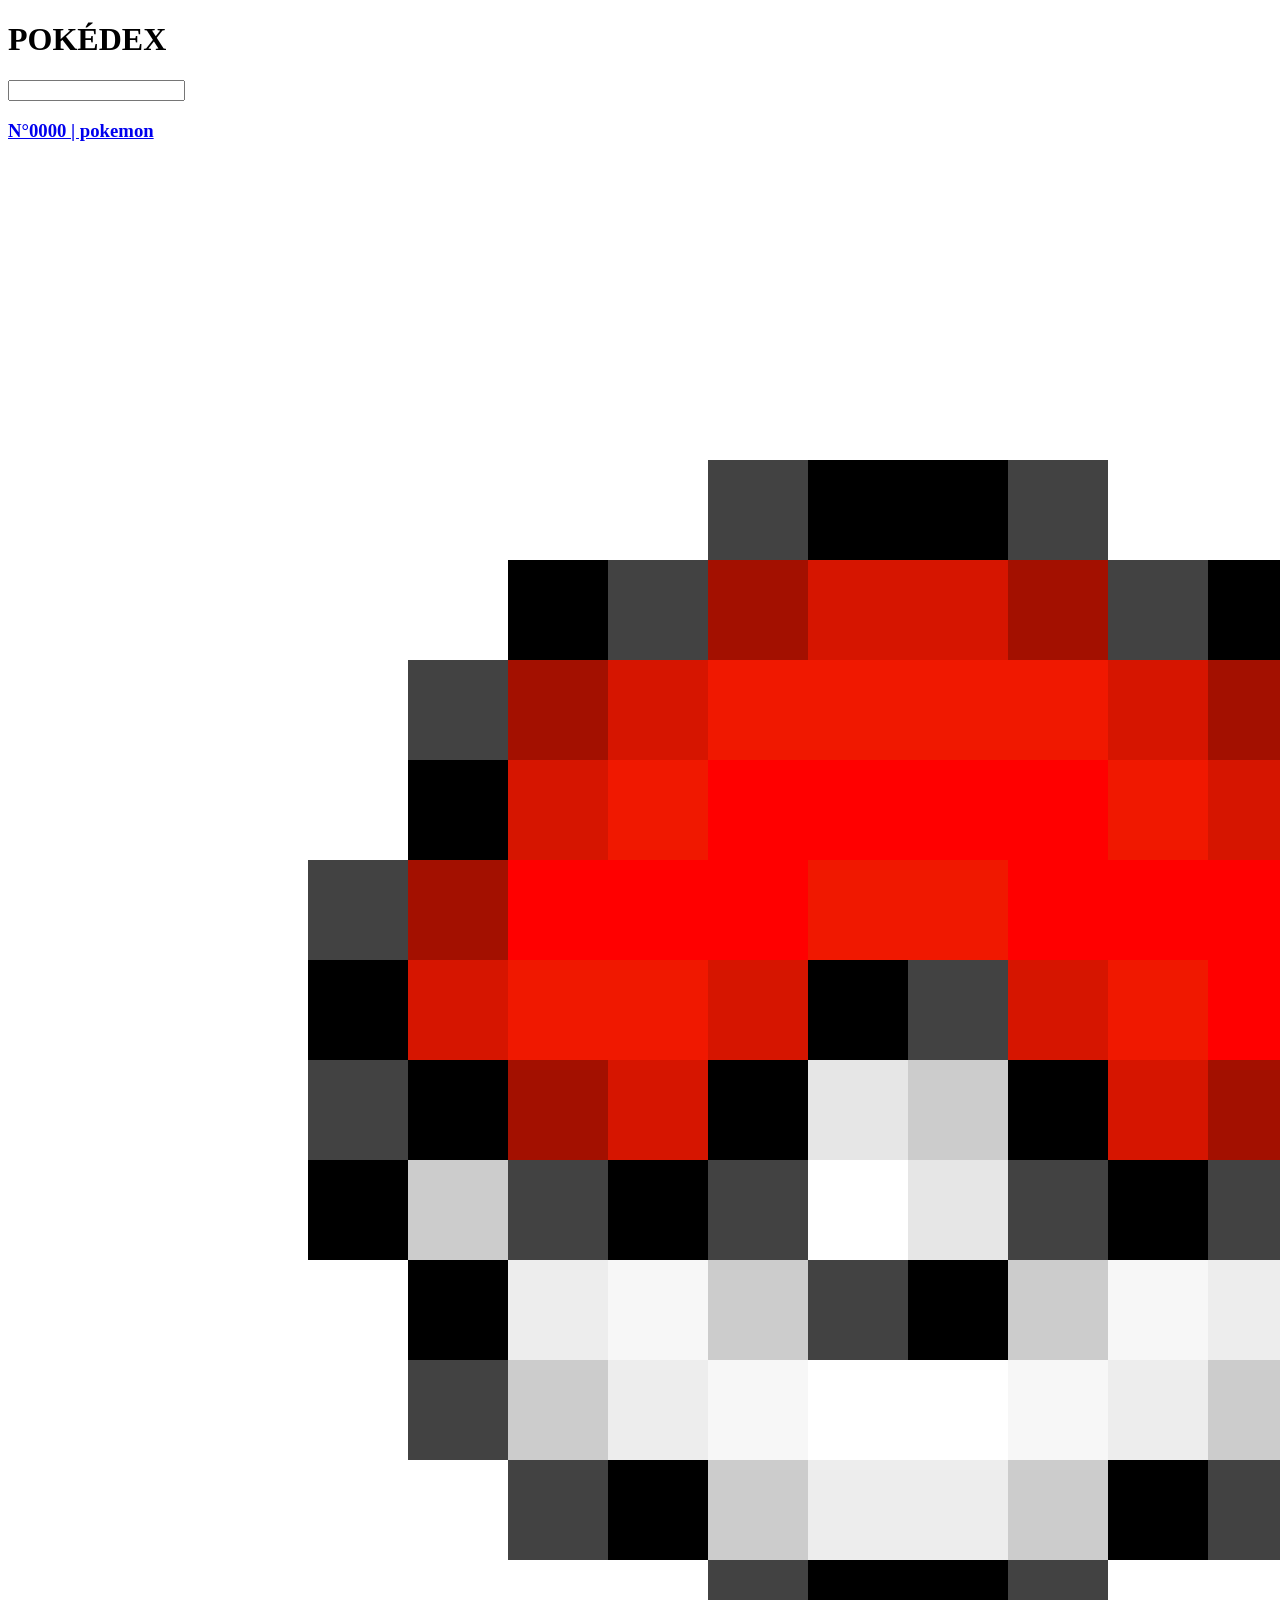
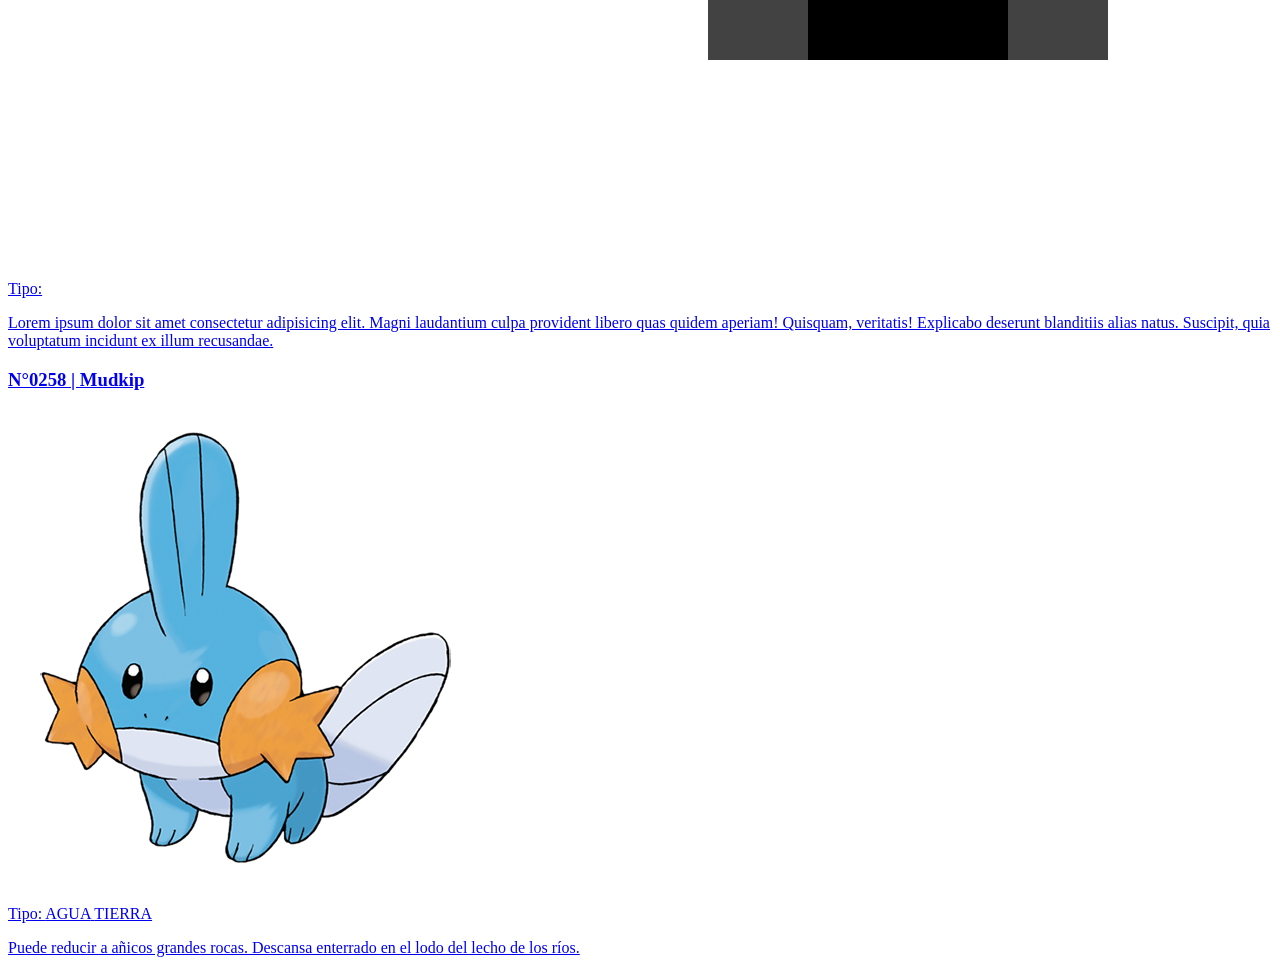
==== index.html @ dce628aa "#0 - base del proyecto" ====
<!doctype html>
<html lang="en">
  <head>
    <meta charset="UTF-8" />
    <meta name="viewport" content="width=device-width, initial-scale=1.0" />
    <title>Pokédex</title>
    <link rel="icon" href="./assets/pixelart-pokeball.png" />
    <link rel="stylesheet" href="./style.css" />
  </head>
  <body>
    <head>
      <h1>POKÉDEX</h1>
      <nav>
        <input type="text" name="" id="" />
      </nav>
    </head>
    <main>
      <!-- Pokemon card modelo -->
      <div>
        <a href="./html/">
          <h3>N°0000 | pokemon</h3>
          <img src="./assets/pixelart-pokeball.png" alt="" />
          <p>Tipo:</p>
          <p>
            Lorem ipsum dolor sit amet consectetur adipisicing elit. Magni
            laudantium culpa provident libero quas quidem aperiam! Quisquam,
            veritatis! Explicabo deserunt blanditiis alias natus. Suscipit, quia
            voluptatum incidunt ex illum recusandae.
          </p>
        </a>
      </div>
      <!-- MUDKIP -->
      <div>
        <a href="./html/mudkip.html">
          <h3>N°0258 | Mudkip</h3>
          <img src="./assets/mudkip.png" alt="mudkip" />
          <p>Tipo: <span>AGUA</span> <span>TIERRA</span></p>
          <p>
            Puede reducir a añicos grandes rocas. Descansa enterrado en el lodo
            del lecho de los ríos.
          </p>
        </a>
      </div>
    </main>
  </body>
</html>
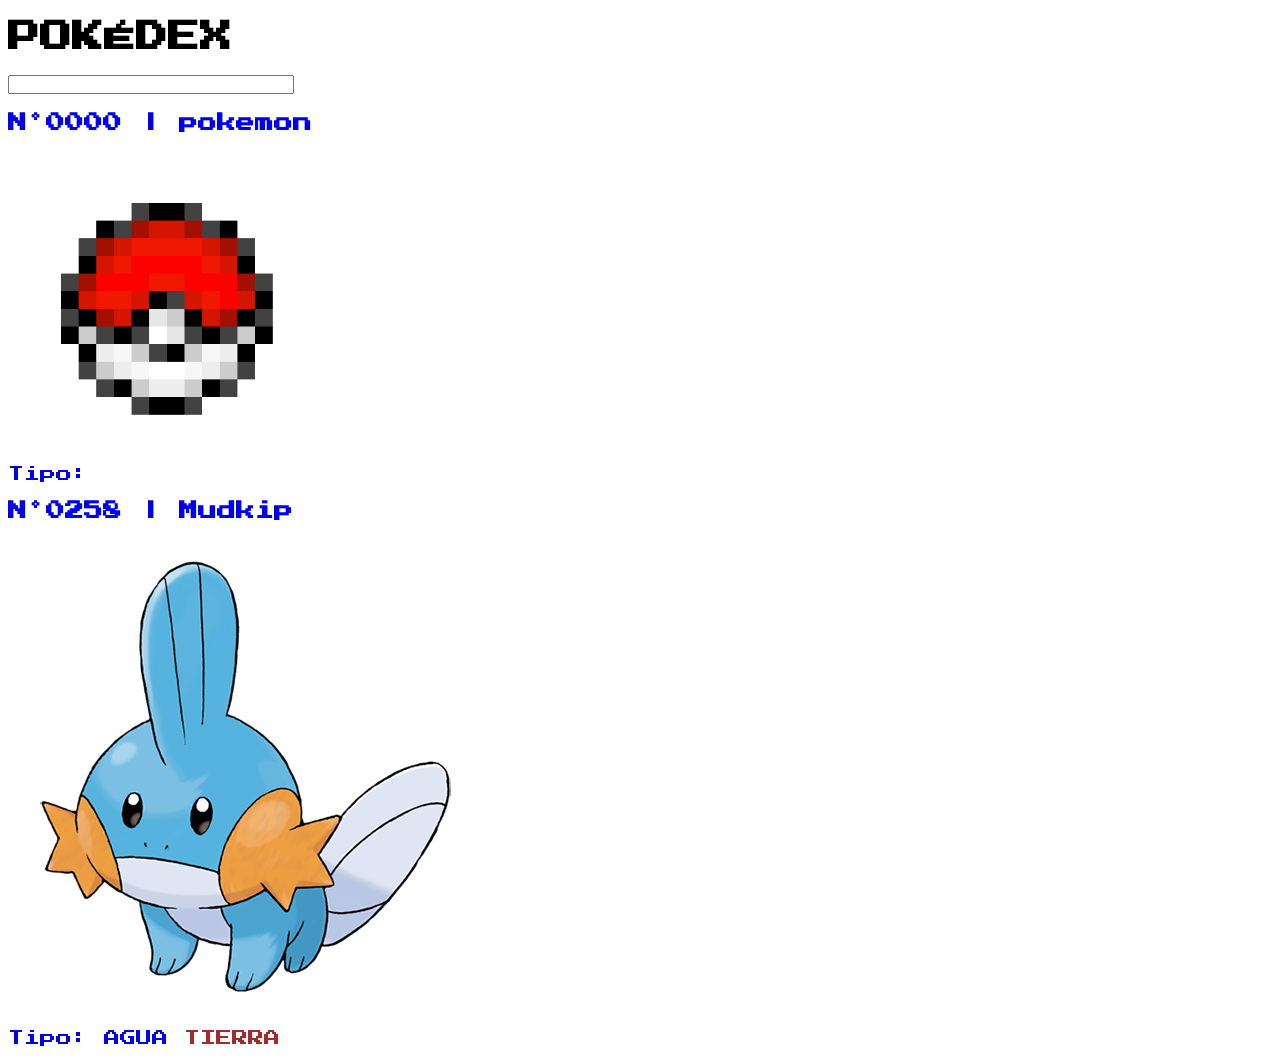
==== commit d0999371: "#1.1 - Fuente 8bit y css" ====
--- a/index.html
+++ b/index.html
@@ -1,32 +1,29 @@
 <!doctype html>
-<html lang="en">
+<html lang="es">
   <head>
     <meta charset="UTF-8" />
     <meta name="viewport" content="width=device-width, initial-scale=1.0" />
+    <meta name="descrption" content="Pokédex" />
+    <meta name="keywords" content="Pokedex, Pokemon" />
+    <meta name="author" content="LeandroCalvino" />
     <title>Pokédex</title>
     <link rel="icon" href="./assets/pixelart-pokeball.png" />
     <link rel="stylesheet" href="./style.css" />
   </head>
   <body>
-    <head>
+    <header>
       <h1>POKÉDEX</h1>
       <nav>
         <input type="text" name="" id="" />
       </nav>
-    </head>
+    </header>
     <main>
       <!-- Pokemon card modelo -->
       <div>
         <a href="./html/">
           <h3>N°0000 | pokemon</h3>
-          <img src="./assets/pixelart-pokeball.png" alt="" />
+          <img src="./assets/pixelart-pokeball.png" alt="" height="300px" />
           <p>Tipo:</p>
-          <p>
-            Lorem ipsum dolor sit amet consectetur adipisicing elit. Magni
-            laudantium culpa provident libero quas quidem aperiam! Quisquam,
-            veritatis! Explicabo deserunt blanditiis alias natus. Suscipit, quia
-            voluptatum incidunt ex illum recusandae.
-          </p>
         </a>
       </div>
       <!-- MUDKIP -->
@@ -34,10 +31,9 @@
         <a href="./html/mudkip.html">
           <h3>N°0258 | Mudkip</h3>
           <img src="./assets/mudkip.png" alt="mudkip" />
-          <p>Tipo: <span>AGUA</span> <span>TIERRA</span></p>
           <p>
-            Puede reducir a añicos grandes rocas. Descansa enterrado en el lodo
-            del lecho de los ríos.
+            Tipo: <span class="water-type">AGUA</span>
+            <span class="ground-type">TIERRA</span>
           </p>
         </a>
       </div>
--- a/style.css
+++ b/style.css
@@ -0,0 +1,19 @@
+@font-face{
+  src: url(./fonts/PressStart2P-Regular.ttf);
+  font-family: P2P;
+}
+
+*{
+  font-family: P2P;
+}
+a{
+  text-decoration: none;
+}
+
+span.water-type{
+  color: blue;
+}
+
+span.ground-type{
+  color: brown;
+}
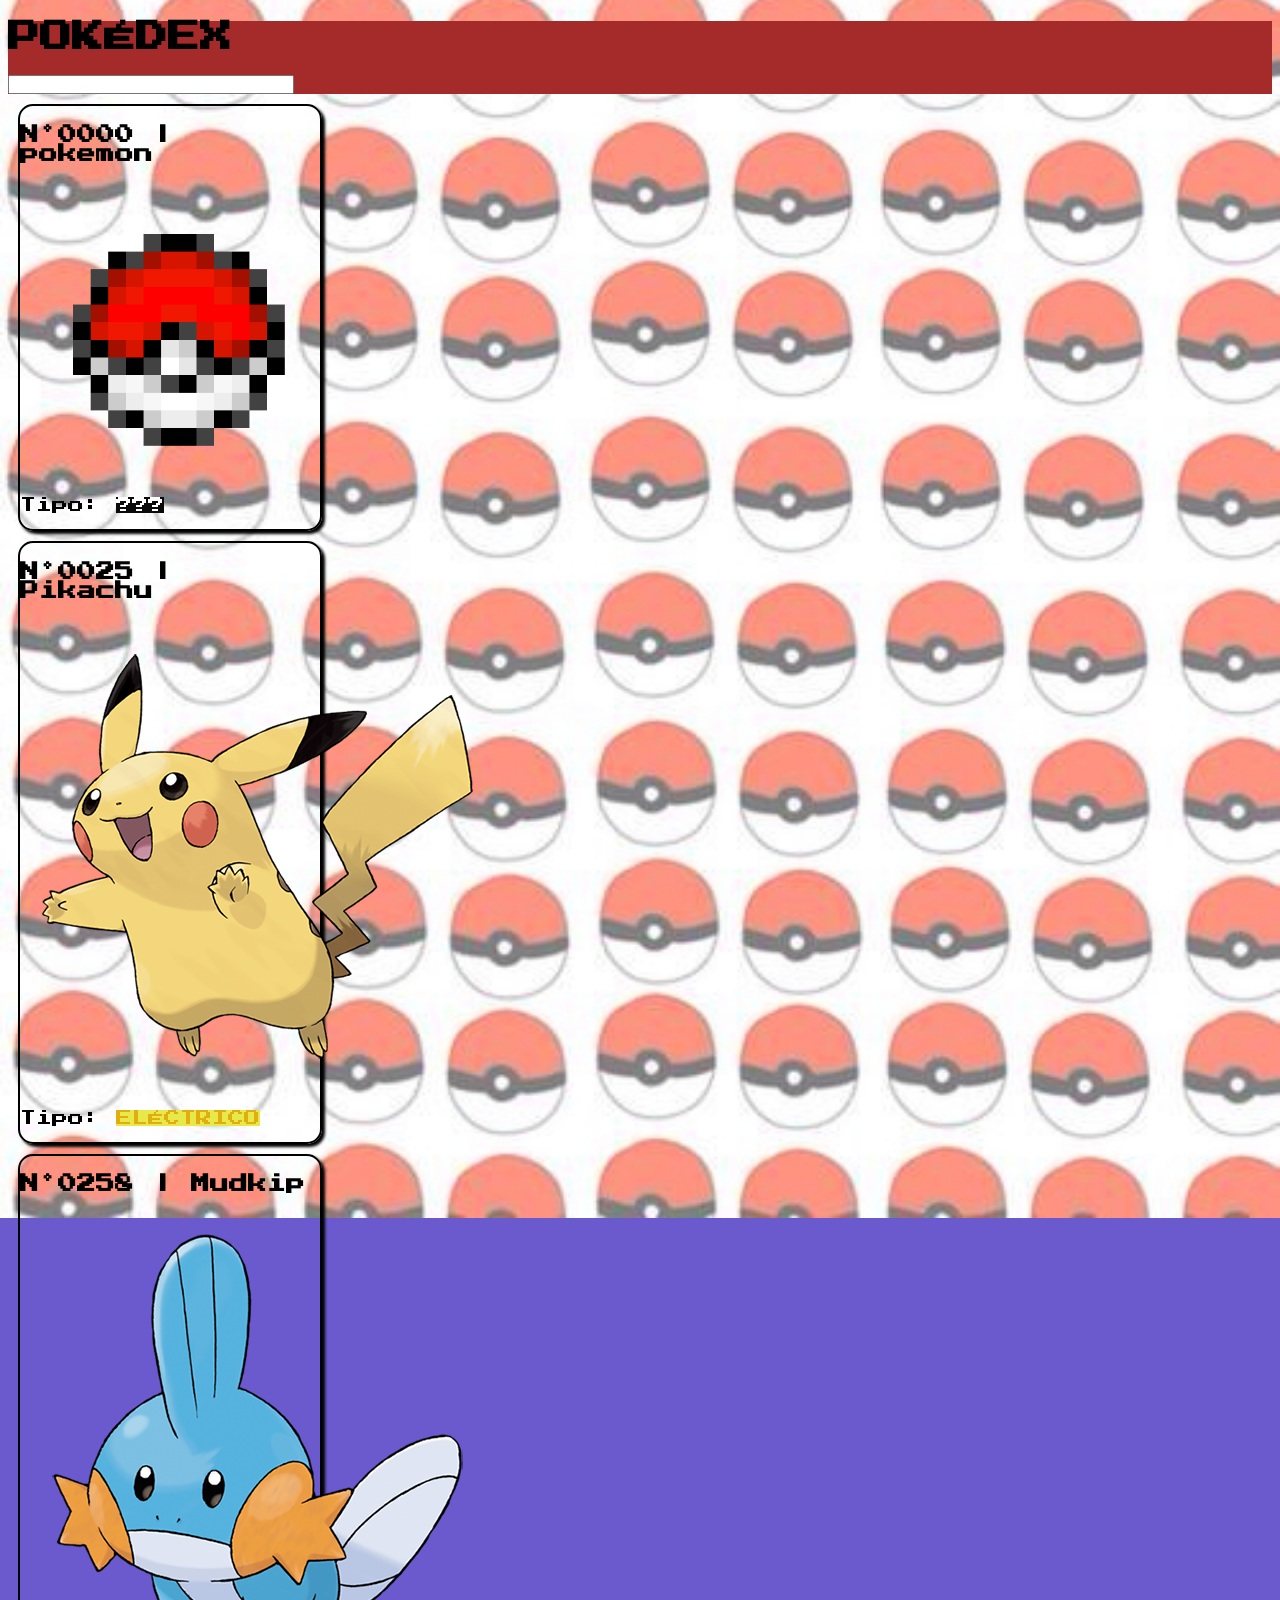
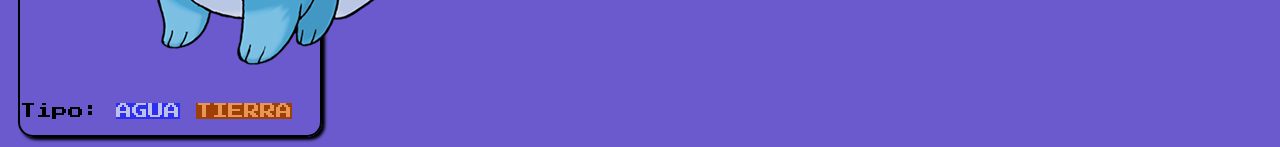
==== commit d385fbb6: "#1.2 - Bases del css y nueva entrada pikachu" ====
--- a/index.html
+++ b/index.html
@@ -19,15 +19,23 @@
     </header>
     <main>
       <!-- Pokemon card modelo -->
-      <div>
+      <div class="pokemon-card">
         <a href="./html/">
           <h3>N°0000 | pokemon</h3>
           <img src="./assets/pixelart-pokeball.png" alt="" height="300px" />
-          <p>Tipo:</p>
+          <p>Tipo: <span class="unkown-type"> ??? </span></p>
+        </a>
+      </div>
+      <!-- PIKACHU -->
+      <div class="pokemon-card">
+        <a href="./html/">
+          <h3>N°0025 | Pikachu</h3>
+          <img src="./assets/pikachu.png" alt="pikachu" />
+          <p>Tipo: <span class="electric-type">ELÉCTRICO</span></p>
         </a>
       </div>
       <!-- MUDKIP -->
-      <div>
+      <div class="pokemon-card">
         <a href="./html/mudkip.html">
           <h3>N°0258 | Mudkip</h3>
           <img src="./assets/mudkip.png" alt="mudkip" />
--- a/style.css
+++ b/style.css
@@ -6,14 +6,52 @@
 *{
   font-family: P2P;
 }
-a{
+
+a:link, a:visited{
+  color: black;
   text-decoration: none;
 }
 
+body{
+  /* Color */
+  background-color: slateblue;
+  /* imagen */
+  background-image: url(./assets/fondo-texutra-pokeball.jpg);
+  background-repeat: no-repeat;
+  background-position: center;
+  background-attachment: fixed;
+  background-size: cover;
+}
+
+header{
+  background-color: brown;
+  position: sticky;
+  top: 20px;
+}
+
+span.unkown-type{
+  background-color: rgb(10, 10, 10);
+  color: rgb(255, 255, 255);
+}
 span.water-type{
-  color: blue;
+  background-color: rgb(44, 47, 240);
+  color: rgb(191, 191, 236);
 }
 
 span.ground-type{
-  color: brown;
+  background-color: rgb(158, 63, 8);
+  color: rgb(233, 150, 83);
+}
+
+span.electric-type{
+  background-color: rgb(230, 233, 73);
+  color: rgb(226, 173, 15);
+}
+
+.pokemon-card{
+  width: 300px;
+  margin: 10px;
+  border: 2px black solid;
+  border-radius: 15px;
+  box-shadow: 3px 3px 3px black;
 }
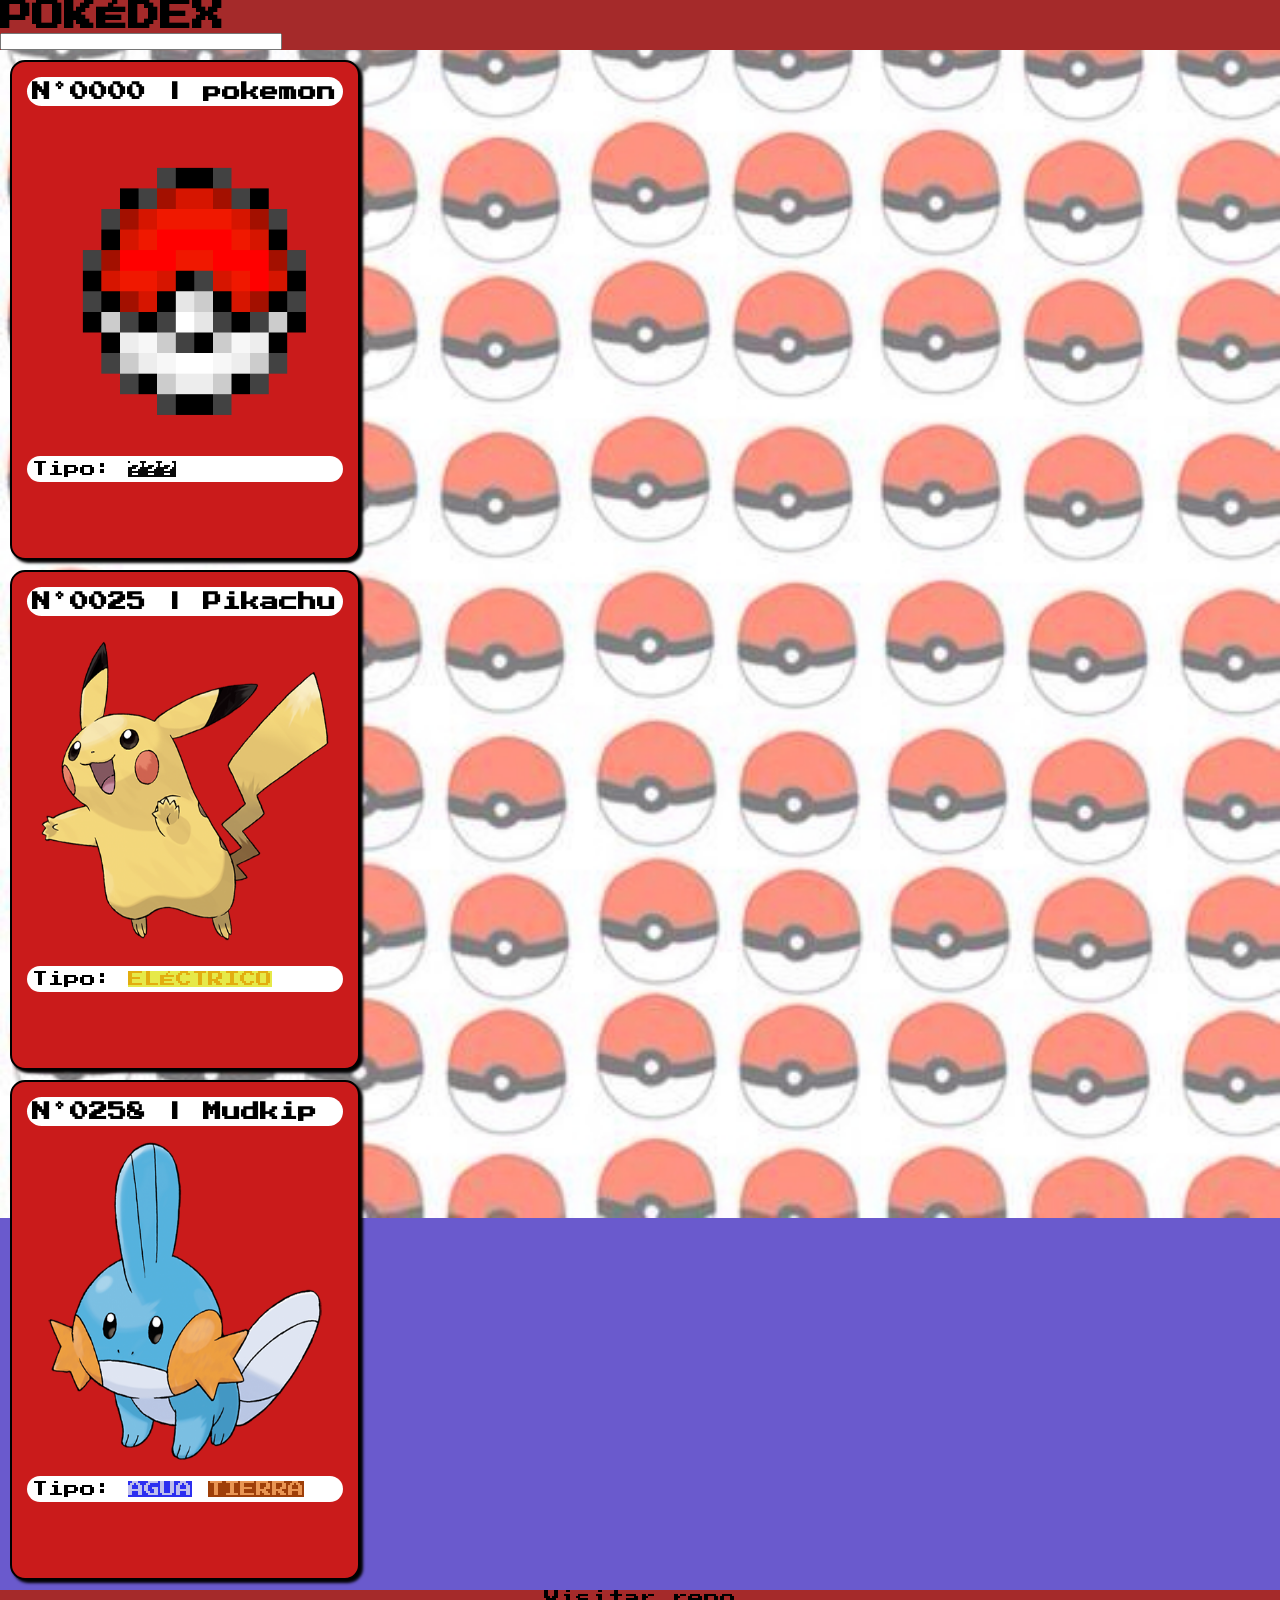
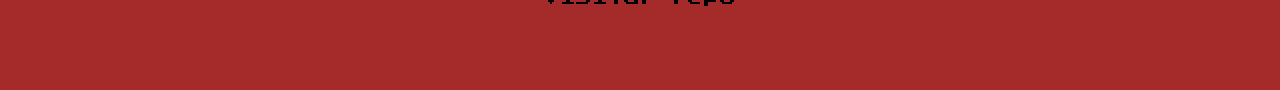
==== commit b9369928: "#1.3 - mejoras al css, footer" ====
--- a/index.html
+++ b/index.html
@@ -26,6 +26,7 @@
           <p>Tipo: <span class="unkown-type"> ??? </span></p>
         </a>
       </div>
+
       <!-- PIKACHU -->
       <div class="pokemon-card">
         <a href="./html/">
@@ -34,6 +35,7 @@
           <p>Tipo: <span class="electric-type">ELÉCTRICO</span></p>
         </a>
       </div>
+
       <!-- MUDKIP -->
       <div class="pokemon-card">
         <a href="./html/mudkip.html">
@@ -46,5 +48,10 @@
         </a>
       </div>
     </main>
+    <footer>
+      <a href="https://github.com/LeandroCalvinoGIT/web-pokedex"
+        >Visitar repo</a
+      >
+    </footer>
   </body>
 </html>
--- a/style.css
+++ b/style.css
@@ -1,9 +1,13 @@
+/* FUENTES */
 @font-face{
   src: url(./fonts/PressStart2P-Regular.ttf);
   font-family: P2P;
 }
 
 *{
+  box-sizing: border-box;
+  margin: 0px;
+  padding: 0px;
   font-family: P2P;
 }
 
@@ -12,6 +16,7 @@
   text-decoration: none;
 }
 
+/* FONDO */
 body{
   /* Color */
   background-color: slateblue;
@@ -23,12 +28,17 @@
   background-size: cover;
 }
 
+/* HEADER */
 header{
+  /* fondo */
   background-color: brown;
+  /* posicion */
   position: sticky;
-  top: 20px;
+  top: 0px;
+  /* orden */
 }
 
+/* SPANS PARA CADA TIPO */
 span.unkown-type{
   background-color: rgb(10, 10, 10);
   color: rgb(255, 255, 255);
@@ -48,10 +58,41 @@
   color: rgb(226, 173, 15);
 }
 
+/* POKEMON CARD */
 .pokemon-card{
-  width: 300px;
+  /* tamaño */
+  width: 350px;
+  height: 500px;
+  /* boxing */
   margin: 10px;
+  padding: 15px;
   border: 2px black solid;
   border-radius: 15px;
   box-shadow: 3px 3px 3px black;
+  /* fondo */
+  background-color: rgb(202, 27, 27);
+}
+
+.pokemon-card img{
+  width: 100%;
+  height: 75%;
+}
+
+.pokemon-card h3,.pokemon-card p{
+  padding: 5px;
+  border-radius: 15px;
+  background-color: white;
+}
+
+/* FOOTER */
+footer{
+  /* fondo */
+  background-color: brown;
+  /* tamaño */
+  width: 100%;
+  height: 100px;
+  /* boxing */
+  margin: 0px;
+  /* texto */
+  text-align: center;
 }
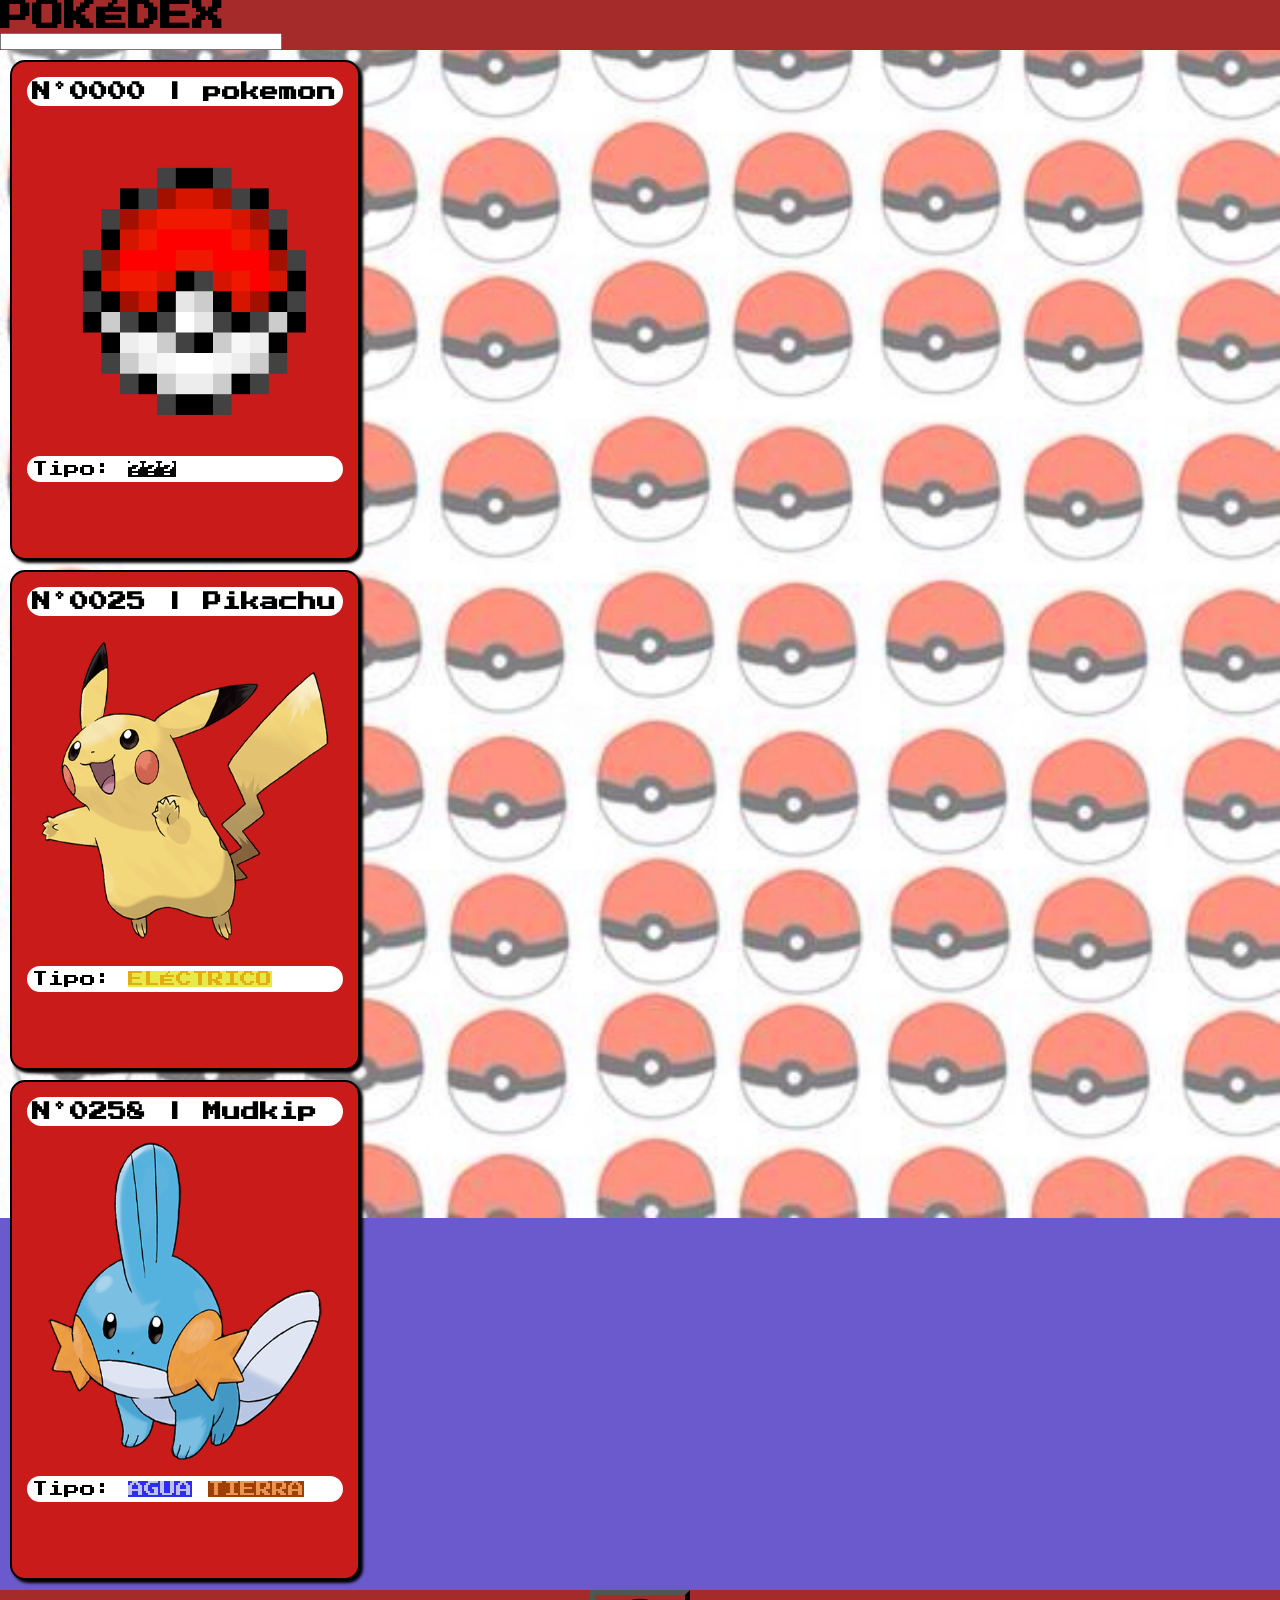
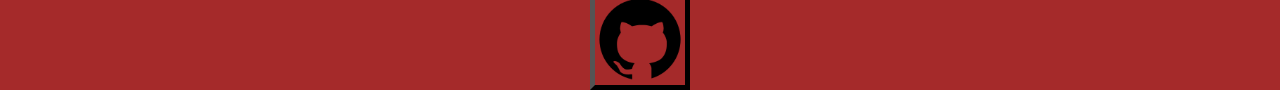
==== commit bc3ec717: "#1.3 - Logo github en footer" ====
--- a/index.html
+++ b/index.html
@@ -49,9 +49,9 @@
       </div>
     </main>
     <footer>
-      <a href="https://github.com/LeandroCalvinoGIT/web-pokedex"
-        >Visitar repo</a
-      >
+      <a href="https://github.com/LeandroCalvinoGIT">
+        <img src="./assets/logo/github-logo.png" alt="github logo" />
+      </a>
     </footer>
   </body>
 </html>
--- a/style.css
+++ b/style.css
@@ -95,4 +95,15 @@
   margin: 0px;
   /* texto */
   text-align: center;
+}
+
+footer img{
+  width: 100px;
+  border: 5px black outset;;
+}
+
+footer img:hover{
+  box-shadow: 10px -5px 10px black,  12px -1px 10px black;
+  position: relative;
+  right: 10px;
 }
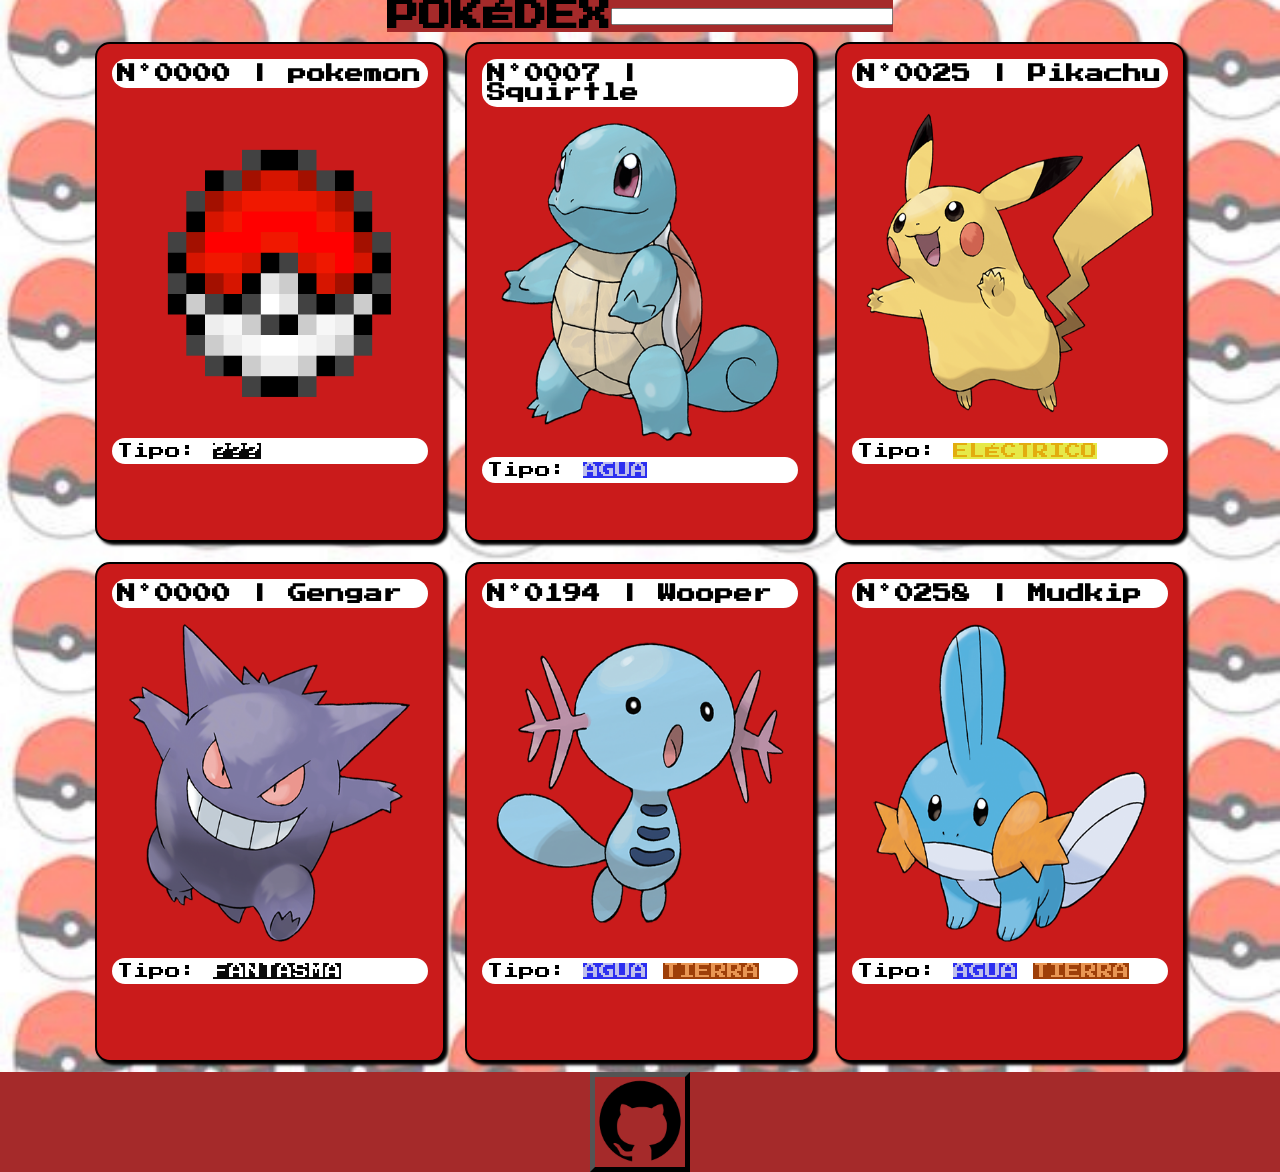
==== commit 1ea8469d: "#1.04 - Rough flex y mas cards (nueva numeracion commits a.aa)" ====
--- a/index.html
+++ b/index.html
@@ -18,35 +18,67 @@
       </nav>
     </header>
     <main>
-      <!-- Pokemon card modelo -->
-      <div class="pokemon-card">
-        <a href="./html/">
-          <h3>N°0000 | pokemon</h3>
-          <img src="./assets/pixelart-pokeball.png" alt="" height="300px" />
-          <p>Tipo: <span class="unkown-type"> ??? </span></p>
-        </a>
-      </div>
+      <section class="card-container">
+        <!-- Pokemon card modelo -->
+        <div class="pokemon-card">
+          <a href="./html/">
+            <h3>N°0000 | pokemon</h3>
+            <img src="./assets/pixelart-pokeball.png" alt="pokeball" />
+            <p>Tipo: <span class="unkown-type"> ??? </span></p>
+          </a>
+        </div>
 
-      <!-- PIKACHU -->
-      <div class="pokemon-card">
-        <a href="./html/">
-          <h3>N°0025 | Pikachu</h3>
-          <img src="./assets/pikachu.png" alt="pikachu" />
-          <p>Tipo: <span class="electric-type">ELÉCTRICO</span></p>
-        </a>
-      </div>
+        <!-- SQUIRTLE -->
+        <div class="pokemon-card">
+          <a href="./html/">
+            <h3>N°0007 | Squirtle</h3>
+            <img src="./assets/squirtle.png" alt="squirtle" />
+            <p>Tipo: <span class="water-type"> AGUA </span></p>
+          </a>
+        </div>
 
-      <!-- MUDKIP -->
-      <div class="pokemon-card">
-        <a href="./html/mudkip.html">
-          <h3>N°0258 | Mudkip</h3>
-          <img src="./assets/mudkip.png" alt="mudkip" />
-          <p>
-            Tipo: <span class="water-type">AGUA</span>
-            <span class="ground-type">TIERRA</span>
-          </p>
-        </a>
-      </div>
+        <!-- PIKACHU -->
+        <div class="pokemon-card">
+          <a href="./html/">
+            <h3>N°0025 | Pikachu</h3>
+            <img src="./assets/pikachu.png" alt="pikachu" />
+            <p>Tipo: <span class="electric-type">ELÉCTRICO</span></p>
+          </a>
+        </div>
+
+        <!-- GENGAR -->
+        <div class="pokemon-card">
+          <a href="./html/">
+            <h3>N°0000 | Gengar</h3>
+            <img src="./assets/gengar.png" alt="gengar" />
+            <p>Tipo: <span class="unkown-type"> FANTASMA </span></p>
+          </a>
+        </div>
+
+        <!-- WOOPER -->
+        <div class="pokemon-card">
+          <a href="./html/">
+            <h3>N°0194 | Wooper</h3>
+            <img src="./assets/wooper.png" alt="wooper" />
+            <p>
+              Tipo: <span class="water-type">AGUA</span>
+              <span class="ground-type">TIERRA</span>
+            </p>
+          </a>
+        </div>
+
+        <!-- MUDKIP -->
+        <div class="pokemon-card">
+          <a href="./html/mudkip.html">
+            <h3>N°0258 | Mudkip</h3>
+            <img src="./assets/mudkip.png" alt="mudkip" />
+            <p>
+              Tipo: <span class="water-type">AGUA</span>
+              <span class="ground-type">TIERRA</span>
+            </p>
+          </a>
+        </div>
+      </section>
     </main>
     <footer>
       <a href="https://github.com/LeandroCalvinoGIT">
--- a/style.css
+++ b/style.css
@@ -21,21 +21,34 @@
   /* Color */
   background-color: slateblue;
   /* imagen */
-  background-image: url(./assets/fondo-texutra-pokeball.jpg);
+  background-image: url(./assets/fondo-textura-pokeball.jpg);
   background-repeat: no-repeat;
   background-position: center;
   background-attachment: fixed;
   background-size: cover;
+
+  /* FLEX */
+  display: flex;
+  flex-direction: column;
+  justify-content: center;
+  align-items: center;
 }
 
 /* HEADER */
 header{
+  /* tamaño */
+  width: auto;
   /* fondo */
   background-color: brown;
   /* posicion */
   position: sticky;
   top: 0px;
-  /* orden */
+  /* FLEX */
+  display: flex;
+  flex-direction: row;
+  justify-content: space-between;
+  align-items: center;
+
 }
 
 /* SPANS PARA CADA TIPO */
@@ -58,7 +71,16 @@
   color: rgb(226, 173, 15);
 }
 
-/* POKEMON CARD */
+/* CARD CONTAINER */
+.card-container{
+  display: flex;
+  flex-direction: row;
+  flex-wrap: wrap;
+
+  justify-content: center;
+  align-items: center;
+}
+/* POKEMON CARDS */
 .pokemon-card{
   /* tamaño */
   width: 350px;
@@ -84,6 +106,12 @@
   background-color: white;
 }
 
+.pokemon-card:hover{
+  box-shadow: 2px 2px 10px rgb(255, 255, 255);
+  position: relative;
+  right: 3px;
+  bottom: 3px;
+}
 /* FOOTER */
 footer{
   /* fondo */
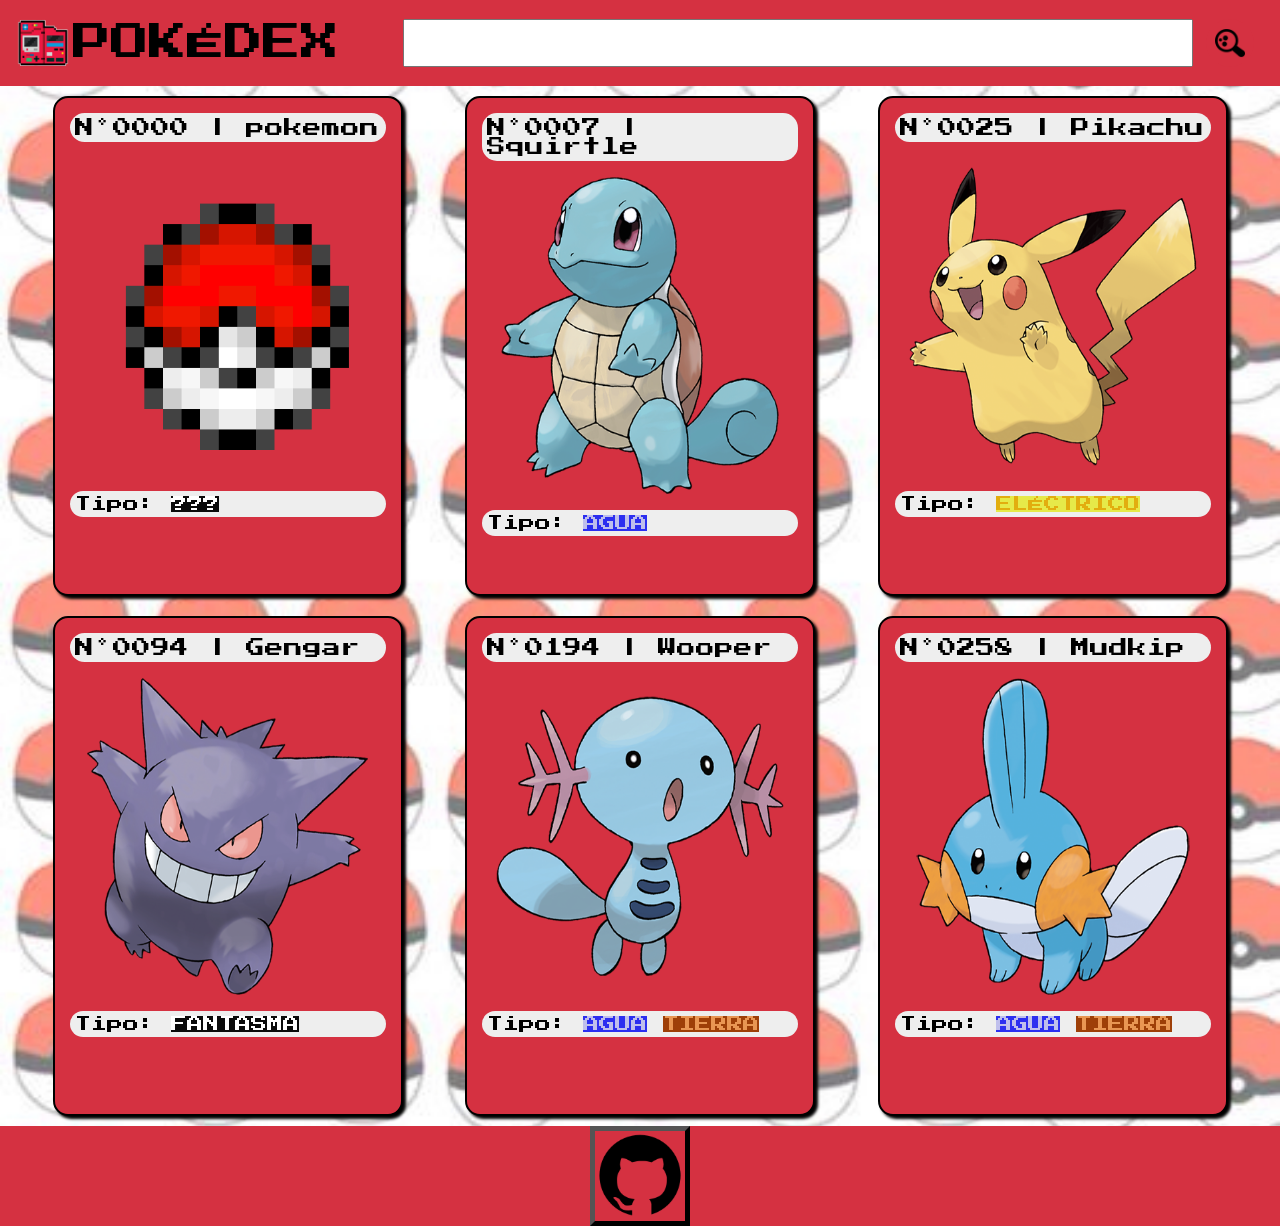
==== commit 8260ee4e: "# 1.05 - reforma al header y mejoras en cards" ====
--- a/index.html
+++ b/index.html
@@ -11,10 +11,17 @@
     <link rel="stylesheet" href="./style.css" />
   </head>
   <body>
+    <!-----------------------------------HEADER------------------------------- -->
     <header>
-      <h1>POKÉDEX</h1>
+      <div class="logo">
+        <img src="./assets/pixelart-pokedex.png" alt="Logo pixelart pokedex" />
+        <h1>POKÉDEX</h1>
+      </div>
       <nav>
         <input type="text" name="" id="" />
+        <button id="lupa">
+          <img src="./assets/logo/lupa-burbujas.png" alt="lupa" />
+        </button>
       </nav>
     </header>
     <main>
@@ -49,7 +56,7 @@
         <!-- GENGAR -->
         <div class="pokemon-card">
           <a href="./html/">
-            <h3>N°0000 | Gengar</h3>
+            <h3>N°0094 | Gengar</h3>
             <img src="./assets/gengar.png" alt="gengar" />
             <p>Tipo: <span class="unkown-type"> FANTASMA </span></p>
           </a>
--- a/style.css
+++ b/style.css
@@ -1,14 +1,26 @@
-/* FUENTES */
+/* ----------------------------------------COLORES---------------------------------------- */
+:root{
+  --rojo-primario: #d53141;
+  --rojo-resaltado: #b92c3a;
+  --blanco-primario: #eeeeee;
+}
+
+/* ----------------------------------------FUENTES----------------------------------------*/
 @font-face{
   src: url(./fonts/PressStart2P-Regular.ttf);
   font-family: P2P;
 }
 
+/* ----------------------------------------UNIVERSAL---------------------------------------- */
 *{
+  /* RESETEO */
   box-sizing: border-box;
   margin: 0px;
   padding: 0px;
+
+  /* TEXTO */
   font-family: P2P;
+  font-weight: 400;
 }
 
 a:link, a:visited{
@@ -16,7 +28,7 @@
   text-decoration: none;
 }
 
-/* FONDO */
+/* -------------------------------------------BODY---------------------------------------- */
 body{
   /* Color */
   background-color: slateblue;
@@ -31,15 +43,12 @@
   display: flex;
   flex-direction: column;
   justify-content: center;
-  align-items: center;
-}
-
-/* HEADER */
+}
+
+/* ------------------------------------------HEADER---------------------------------------- */
 header{
-  /* tamaño */
-  width: auto;
   /* fondo */
-  background-color: brown;
+  background-color: var(--rojo-primario);
   /* posicion */
   position: sticky;
   top: 0px;
@@ -48,39 +57,69 @@
   flex-direction: row;
   justify-content: space-between;
   align-items: center;
-
-}
-
-/* SPANS PARA CADA TIPO */
-span.unkown-type{
-  background-color: rgb(10, 10, 10);
-  color: rgb(255, 255, 255);
-}
-span.water-type{
-  background-color: rgb(44, 47, 240);
-  color: rgb(191, 191, 236);
-}
-
-span.ground-type{
-  background-color: rgb(158, 63, 8);
-  color: rgb(233, 150, 83);
-}
-
-span.electric-type{
-  background-color: rgb(230, 233, 73);
-  color: rgb(226, 173, 15);
-}
-
-/* CARD CONTAINER */
-.card-container{
+  padding: 1%;
+}
+
+/* -------------------------------------------NAV---------------------------------------- */
+nav{
+  width: 70%;
+  display: flex;
+  justify-content: space-evenly;
+}
+nav img{
+  height: 30px;
+}
+
+nav input{
+  width: 90%;
+}
+
+#lupa{
+  padding: 1%;
+  background-color: var(--rojo-primario);
+  border: none;
+  border-radius: 100%;
+  cursor: pointer;
+}
+
+#lupa:hover{
+  background-color: var(--rojo-resaltado);
+}
+
+/* ------------------------------------------LOGO---------------------------------------- */
+.logo{
+  cursor: pointer;
+  /* Texto */
+  font-size: 120%;
+  /* flex */
   display: flex;
   flex-direction: row;
-  flex-wrap: wrap;
-
   justify-content: center;
   align-items: center;
 }
-/* POKEMON CARDS */
+
+.logo img{
+  height: 60px;
+}
+
+/* ---------------------------------------MAIN----------------------------------------- */
+main{
+  display: flex;
+  flex-direction: column;
+  justify-content: center;
+}
+
+/* --------------------------------CARD CONTAINER---------------------------------------- */
+.card-container{
+  max-width: 1800px;
+  margin: auto;
+  display: flex;
+  flex-flow: row wrap;
+
+  justify-content: space-evenly;
+  align-items: center;
+}
+/* -------------------------------------POKEMON CARDS--------------------------------------*/
 .pokemon-card{
   /* tamaño */
   width: 350px;
@@ -92,7 +131,7 @@
   border-radius: 15px;
   box-shadow: 3px 3px 3px black;
   /* fondo */
-  background-color: rgb(202, 27, 27);
+  background-color: var(--rojo-primario);
 }
 
 .pokemon-card img{
@@ -103,19 +142,23 @@
 .pokemon-card h3,.pokemon-card p{
   padding: 5px;
   border-radius: 15px;
-  background-color: white;
+  background-color: var(--blanco-primario);
 }
 
 .pokemon-card:hover{
-  box-shadow: 2px 2px 10px rgb(255, 255, 255);
-  position: relative;
-  right: 3px;
-  bottom: 3px;
-}
-/* FOOTER */
+  box-shadow: 2px 2px 10px rgb(0, 0, 0);
+  background-color: var(--rojo-resaltado);
+}
+
+.pokemon-foto{
+  height: 700px;
+  width: 700px;
+}
+
+/* ---------------------------------------- FOOTER ----------------------------------------*/
 footer{
   /* fondo */
-  background-color: brown;
+  background-color: var(--rojo-primario);
   /* tamaño */
   width: 100%;
   height: 100px;
@@ -134,4 +177,24 @@
   box-shadow: 10px -5px 10px black,  12px -1px 10px black;
   position: relative;
   right: 10px;
+}
+
+/* ----------------------------------------SPANS PARA CADA TIPO---------------------------------------- */
+span.unkown-type{
+  background-color: rgb(10, 10, 10);
+  color: rgb(255, 255, 255);
+}
+span.water-type{
+  background-color: rgb(44, 47, 240);
+  color: rgb(191, 191, 236);
+}
+
+span.ground-type{
+  background-color: rgb(158, 63, 8);
+  color: rgb(233, 150, 83);
+}
+
+span.electric-type{
+  background-color: rgb(230, 233, 73);
+  color: rgb(226, 173, 15);
 }
